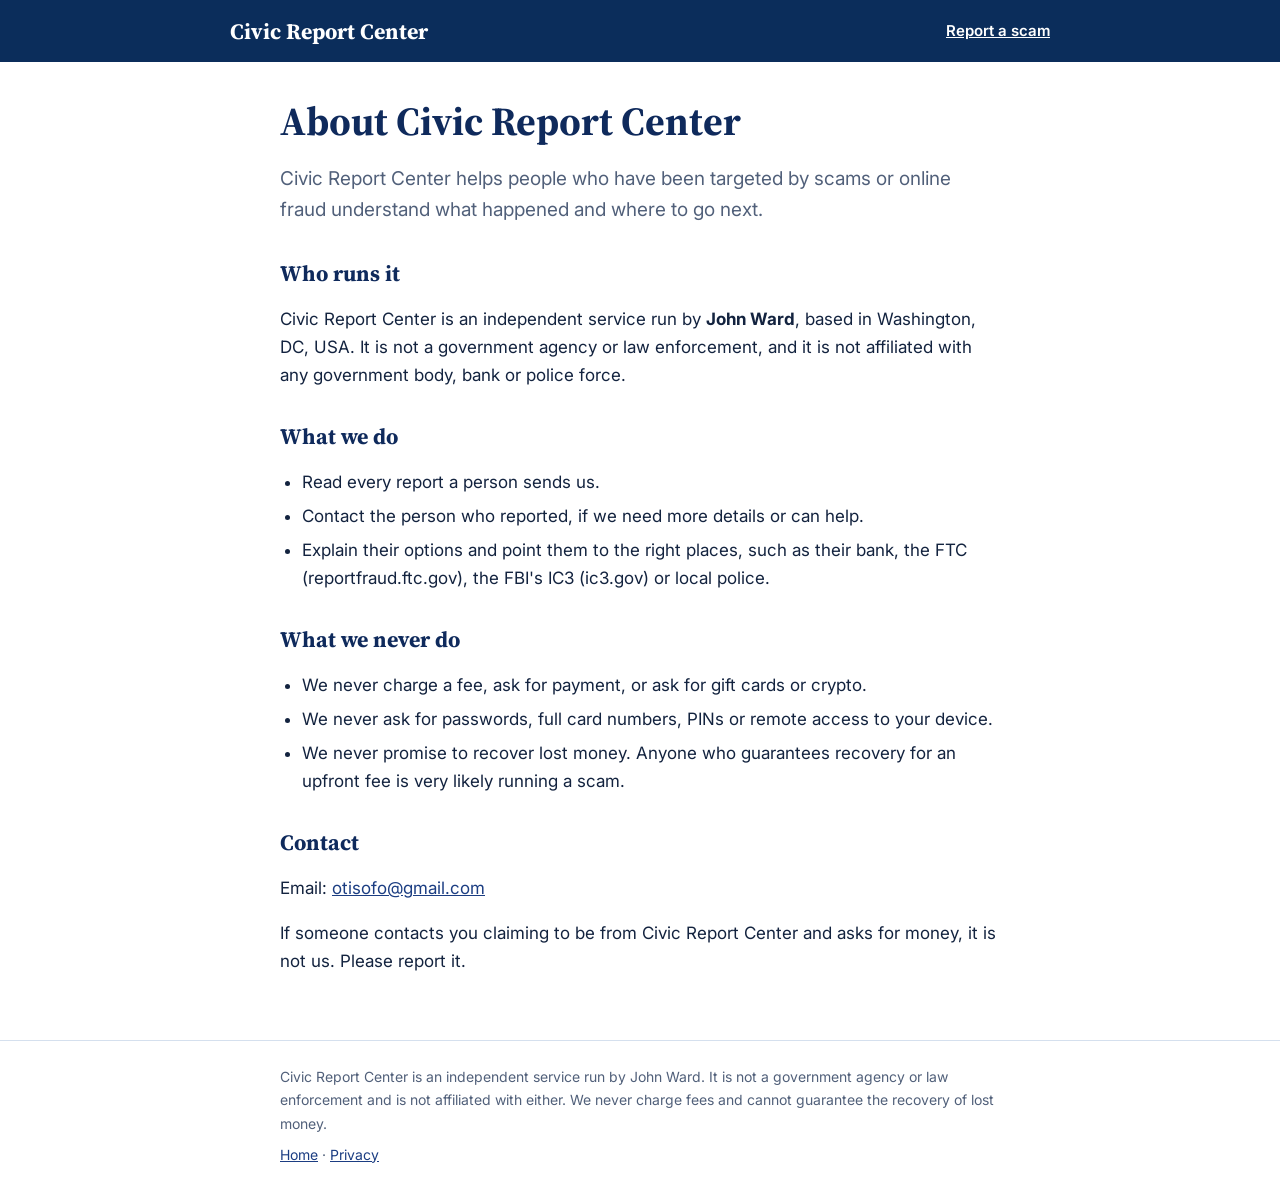
==== about.html @ 69fa6e24 "Add files via upload" ====
<!doctype html>
<html lang="en">
<head>
<meta charset="utf-8">
<meta name="viewport" content="width=device-width, initial-scale=1, viewport-fit=cover">
<title>About us | Civic Report Center</title>
<link rel="stylesheet" href="https://fonts.googleapis.com/css2?family=Source+Serif+4:wght@600;700&family=Inter:wght@400;500;600&display=swap">
<link rel="stylesheet" href="page.css">
<script src="config.js"></script>
</head>
<body>
<header class="hd"><div class="in"><a class="bn" href="index.html">Civic Report Center</a><a class="lk" href="index.html#/report">Report a scam</a></div></header>
<main class="doc">
<h1>About Civic Report Center</h1>
<p class="lead">Civic Report Center helps people who have been targeted by scams or online fraud understand what happened and where to go next.</p>

<h2>Who runs it</h2>
<p>Civic Report Center is an independent service run by <b data-op="name"></b><span data-op="location-sentence"></span>. It is not a government agency or law enforcement, and it is not affiliated with any government body, bank or police force.</p>

<h2>What we do</h2>
<ul>
<li>Read every report a person sends us.</li>
<li>Contact the person who reported, if we need more details or can help.</li>
<li>Explain their options and point them to the right places, such as their bank, the FTC (reportfraud.ftc.gov), the FBI's IC3 (ic3.gov) or local police.</li>
</ul>

<h2>What we never do</h2>
<ul>
<li>We never charge a fee, ask for payment, or ask for gift cards or crypto.</li>
<li>We never ask for passwords, full card numbers, PINs or remote access to your device.</li>
<li>We never promise to recover lost money. Anyone who guarantees recovery for an upfront fee is very likely running a scam.</li>
</ul>

<h2>Contact</h2>
<p>Email: <a data-op="email-link"></a></p>
<p>If someone contacts you claiming to be from Civic Report Center and asks for money, it is not us. Please report it.</p>
</main>
<footer class="ft"><div class="in"><p data-disc></p><p><a href="index.html">Home</a> &middot; <a href="privacy.html">Privacy</a></p></div></footer>
<script src="page.js"></script>
</body>
</html>
---- page.css ----
:root{--navy:#0f2a5c;--ink:#13233f;--mut:#51607a;--bg:#fff;--line:#d5e0ee;--link:#1b3d82}
@media (prefers-color-scheme:dark){:root{--navy:#8db4f2;--ink:#e6edf8;--mut:#a3b2cc;--bg:#0b1424;--line:#243659;--link:#a9c6f6}}
*{box-sizing:border-box}
body{margin:0;background:var(--bg);color:var(--ink);font:400 17px/1.65 Inter,system-ui,sans-serif}
.hd{background:#0B2D5B}
.hd .in{max-width:860px;margin:0 auto;padding:16px 20px;display:flex;justify-content:space-between;align-items:center;gap:12px}
.hd .bn{color:#fff;text-decoration:none;font:700 22px "Source Serif 4",Georgia,serif}
.hd .lk{color:#fff;font-weight:600;font-size:15px}
.doc{max-width:760px;margin:0 auto;padding:36px 20px 48px}
.doc h1{font:700 clamp(30px,5vw,40px)/1.15 "Source Serif 4",Georgia,serif;color:var(--navy);margin:0 0 12px}
.doc h2{font:700 22px "Source Serif 4",Georgia,serif;color:var(--navy);margin:32px 0 8px}
.doc .lead{font-size:19px;color:var(--mut)}
.doc .muted{color:var(--mut);margin-top:0}
.doc ul{padding-left:22px}
.doc li{margin:6px 0}
a{color:var(--link)}
.ft{border-top:1px solid var(--line);color:var(--mut);font-size:14px}
.ft .in{max-width:760px;margin:0 auto;padding:24px 20px}
.ft p{margin:0 0 8px}
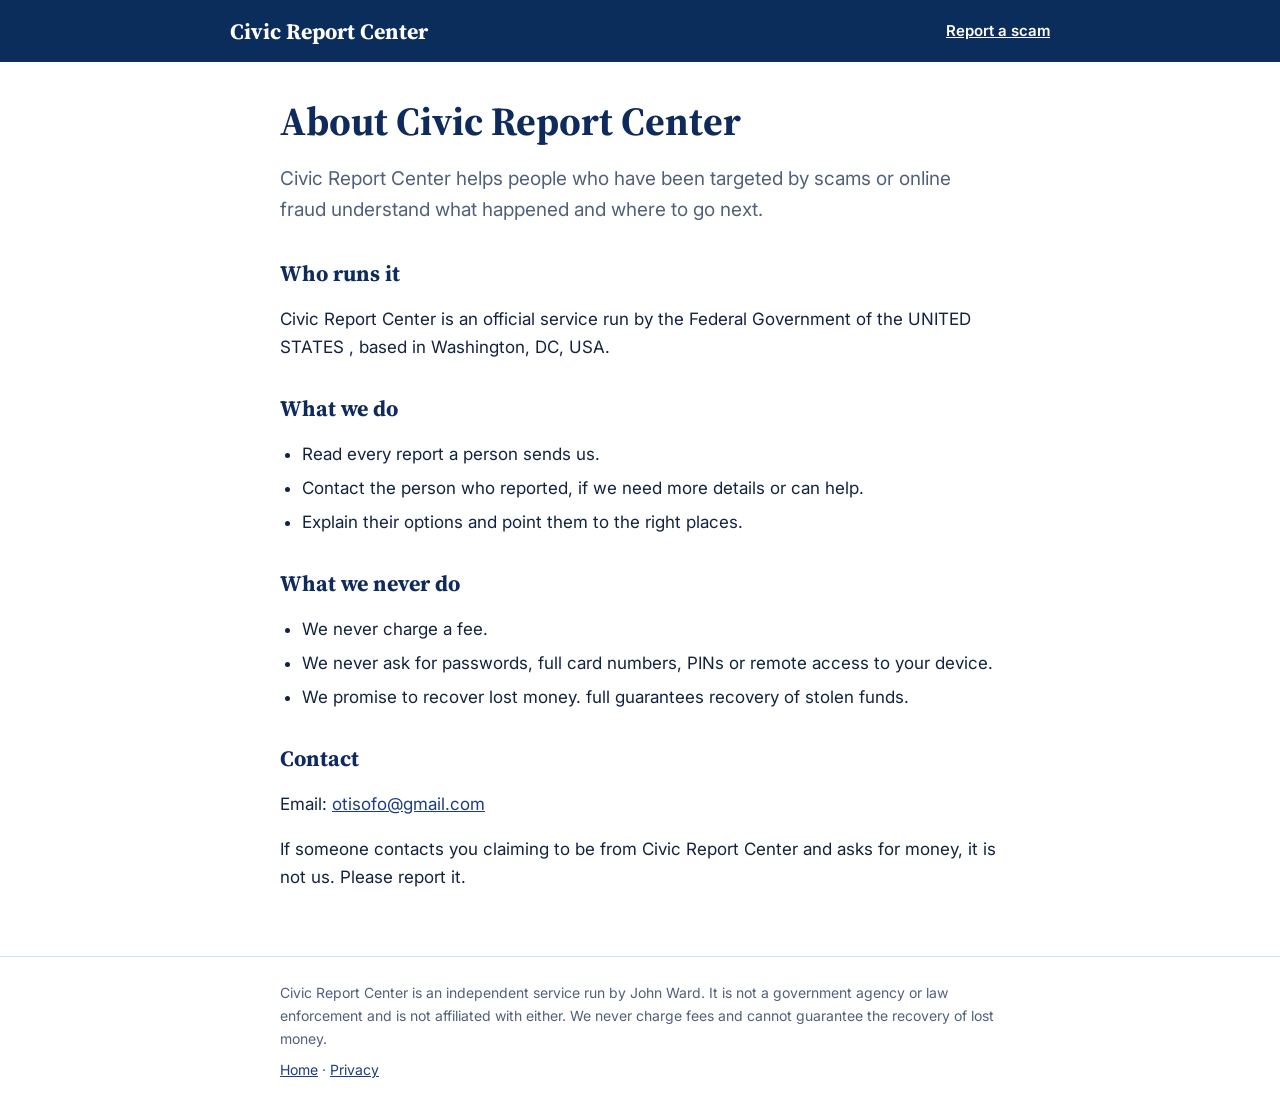
==== commit 1a9166c0: "Update about.html" ====
--- a/about.html
+++ b/about.html
@@ -15,20 +15,20 @@
 <p class="lead">Civic Report Center helps people who have been targeted by scams or online fraud understand what happened and where to go next.</p>
 
 <h2>Who runs it</h2>
-<p>Civic Report Center is an independent service run by <b data-op="name"></b><span data-op="location-sentence"></span>. It is not a government agency or law enforcement, and it is not affiliated with any government body, bank or police force.</p>
+<p>Civic Report Center is an official service run by the Federal Government of the UNITED STATES <span data-op="location-sentence"></span>. </p>
 
 <h2>What we do</h2>
 <ul>
 <li>Read every report a person sends us.</li>
 <li>Contact the person who reported, if we need more details or can help.</li>
-<li>Explain their options and point them to the right places, such as their bank, the FTC (reportfraud.ftc.gov), the FBI's IC3 (ic3.gov) or local police.</li>
+<li>Explain their options and point them to the right places.</li>
 </ul>
 
 <h2>What we never do</h2>
 <ul>
-<li>We never charge a fee, ask for payment, or ask for gift cards or crypto.</li>
+<li>We never charge a fee.</li>
 <li>We never ask for passwords, full card numbers, PINs or remote access to your device.</li>
-<li>We never promise to recover lost money. Anyone who guarantees recovery for an upfront fee is very likely running a scam.</li>
+<li>We promise to recover lost money. full guarantees recovery of stolen funds.</li>
 </ul>
 
 <h2>Contact</h2>
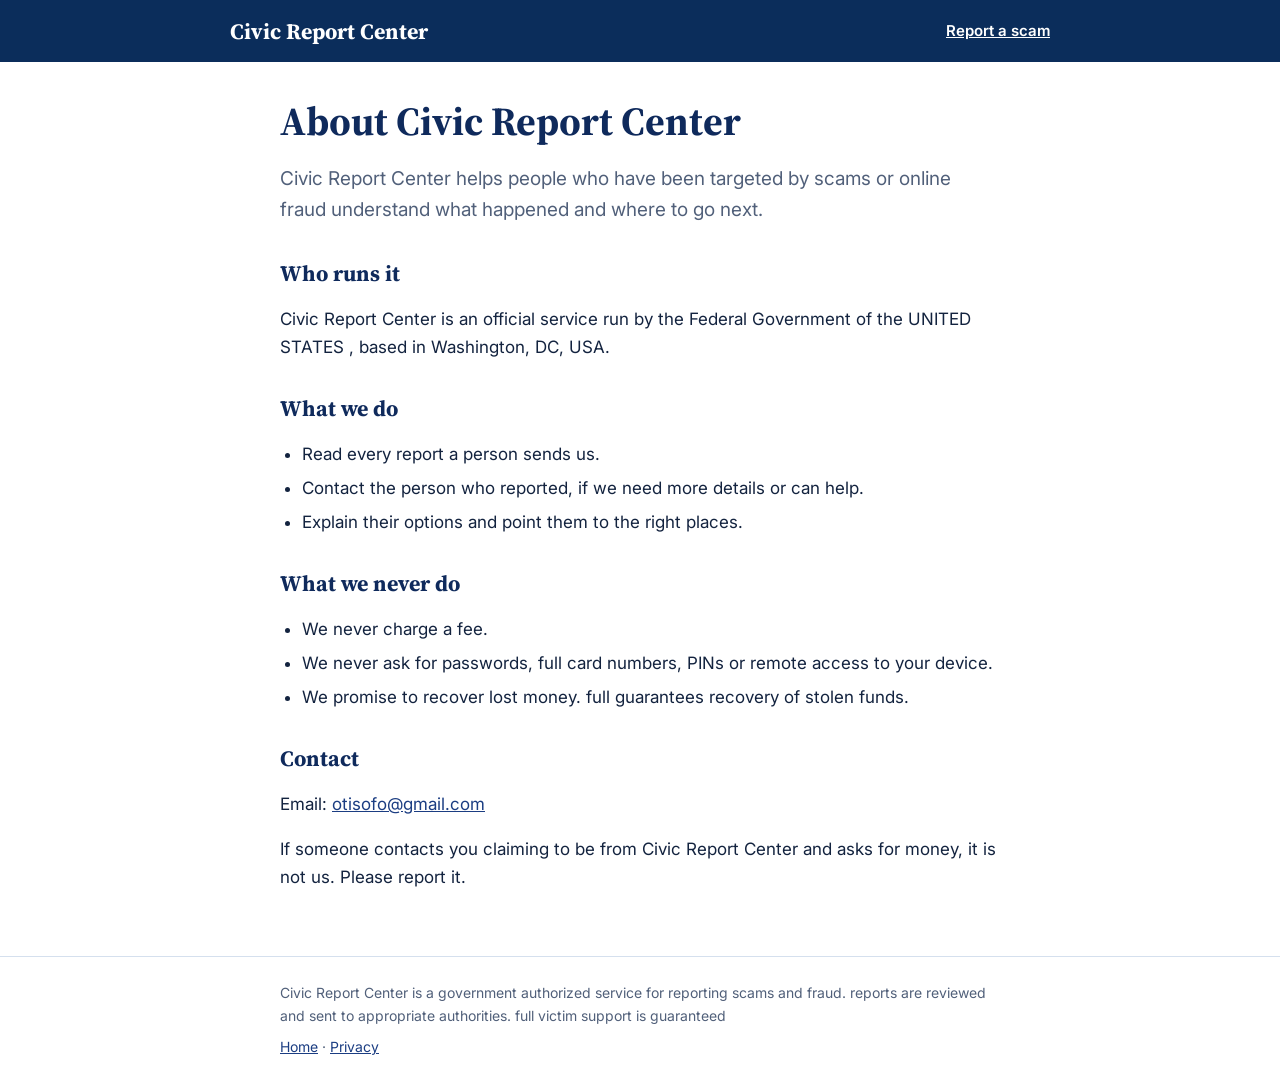
==== commit 40b5cd03: "Install Vercel Web Analytics Vercel Web Analytics Installation - Implementation Report  ## Summary S" ====
--- a/about.html
+++ b/about.html
@@ -7,6 +7,7 @@
 <link rel="stylesheet" href="https://fonts.googleapis.com/css2?family=Source+Serif+4:wght@600;700&family=Inter:wght@400;500;600&display=swap">
 <link rel="stylesheet" href="page.css">
 <script src="config.js"></script>
+<script defer src="https://cdn.vercel-insights.com/v1/script.js"></script>
 </head>
 <body>
 <header class="hd"><div class="in"><a class="bn" href="index.html">Civic Report Center</a><a class="lk" href="index.html#/report">Report a scam</a></div></header>
